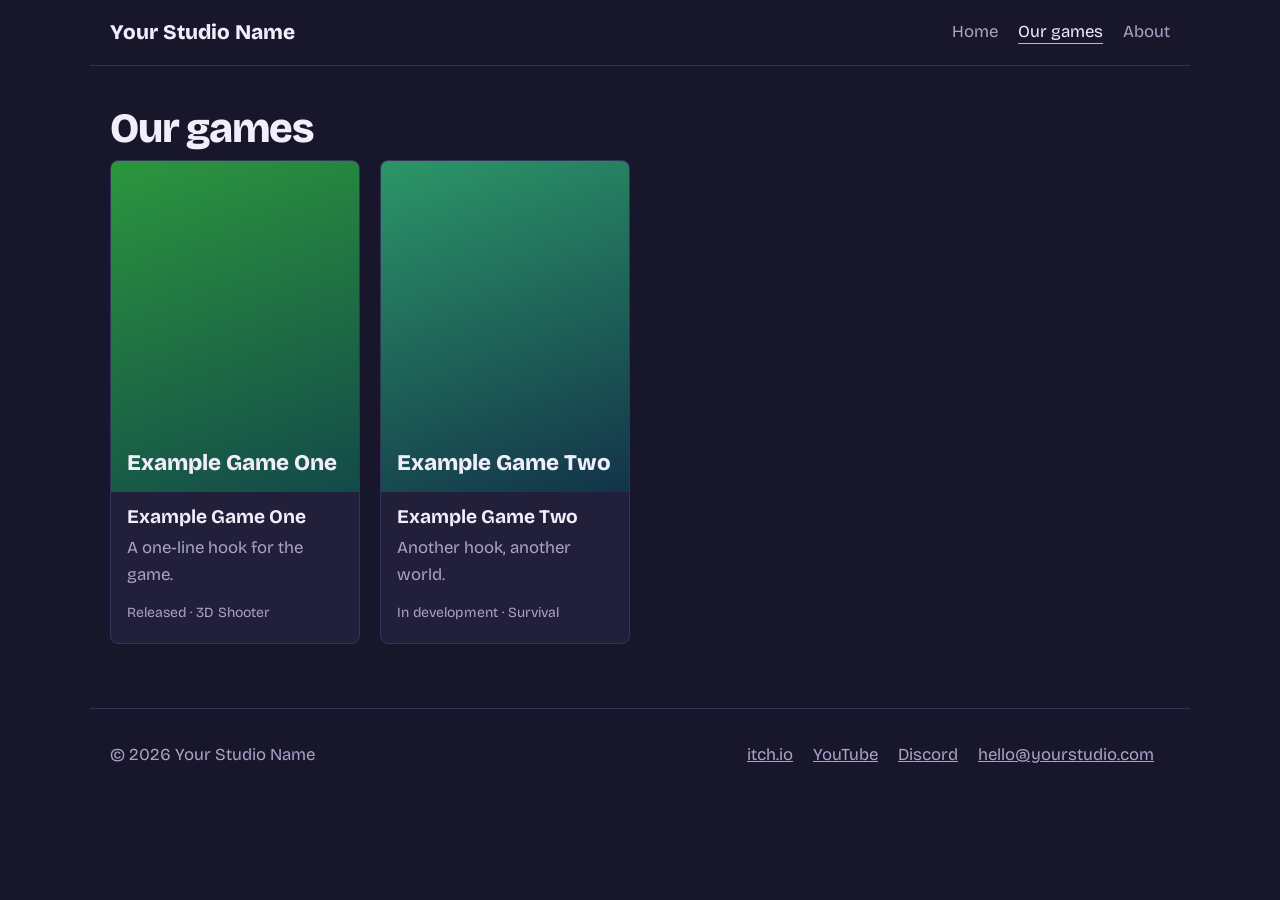
==== games.html @ 3c69266f "Add files via upload" ====
<!DOCTYPE html><html lang="en"><head><meta charset="utf-8">
<meta name="viewport" content="width=device-width,initial-scale=1">
<title>Our games | {studio}</title><link rel="stylesheet" href="style.css"></head>
<body data-page="games"><header id="header"></header>
<main><h1 style="font-size:2.6rem;margin-top:1.5rem">Our games</h1><div class="grid" id="grid"></div></main>
<footer id="footer"></footer><script src="games.js"></script><script src="site.js"></script></body></html>
---- style.css ----
@import url('https://fonts.googleapis.com/css2?family=Bricolage+Grotesque:opsz,wght@12..96,400;12..96,600;12..96,800&display=swap');
:root{--bg:#17162a;--panel:#211f3a;--ink:#f1eefb;--mute:#a9a4c6;--accent:#ffb347;--line:#363358;
  font-family:'Bricolage Grotesque',system-ui,sans-serif;color-scheme:dark}
*{box-sizing:border-box}
body{margin:0;background:var(--bg);color:var(--ink);line-height:1.6;font-size:1.05rem}
a{color:inherit}
a:focus-visible,.btn:focus-visible{outline:3px solid var(--accent);outline-offset:3px}
header,footer,main{max-width:1100px;margin:0 auto;padding:1rem 1.25rem}
header{display:flex;justify-content:space-between;align-items:center;flex-wrap:wrap;gap:.5rem;border-bottom:1px solid var(--line)}
.brand{font-weight:800;font-size:1.3rem;text-decoration:none}
nav a{margin-left:1.25rem;text-decoration:none;color:var(--mute)}
nav a:hover,nav a[aria-current]{color:var(--ink);text-decoration:underline;text-decoration-color:var(--accent);text-underline-offset:6px}
h1,h2,h3{line-height:1.1;margin:0 0 .5rem}
h1{font-size:clamp(2.4rem,7vw,4.6rem);font-weight:800;letter-spacing:-.03em}
h2{font-size:1.8rem;margin-top:2.5rem}
.hero{display:grid;grid-template-columns:1.1fr 1fr;gap:2rem;align-items:center;padding:3rem 0}
.hero p{color:var(--mute);font-size:1.25rem;max-width:34ch}
.btn{display:inline-block;background:var(--accent);color:#1b1500;font-weight:600;padding:.8rem 1.4rem;border-radius:.4rem;text-decoration:none}
.btn:hover{filter:brightness(1.1)}
.poster{position:relative;aspect-ratio:3/4;overflow:hidden;border-radius:.5rem;
  background:linear-gradient(160deg,hsl(var(--h) 55% 38%),hsl(calc(var(--h) + 50) 60% 18%));display:flex;align-items:flex-end}
.poster img{position:absolute;inset:0;width:100%;height:100%;object-fit:cover}
.poster-title{position:relative;padding:1rem;font-weight:800;font-size:1.4rem;line-height:1.1}
.poster img ~ .poster-title{display:none}
.poster.big{max-width:380px;width:100%}
.grid{display:grid;grid-template-columns:repeat(auto-fill,minmax(230px,1fr));gap:1.25rem}
.card{background:var(--panel);border-radius:.5rem;text-decoration:none;overflow:hidden;border:1px solid var(--line);transition:border-color .15s}
.card:hover{border-color:var(--accent)}
.card .poster{border-radius:0}
.card-body{padding:.9rem 1rem 1.1rem}
.card-body h3{font-size:1.2rem}.card-body p{margin:.2rem 0 .6rem;color:var(--mute)}
small{color:var(--mute)}
.game-head{display:grid;grid-template-columns:minmax(0,380px) 1fr;gap:2.5rem;padding:2rem 0;align-items:start}
.lead{font-size:1.3rem;color:var(--mute)}
dl{display:grid;grid-template-columns:auto 1fr;gap:.3rem 1.2rem;margin:1.5rem 0}
dt{color:var(--mute)}dd{margin:0}
.game-body{max-width:70ch}
.shots{display:grid;gap:1rem}.shots img{width:100%;border-radius:.5rem}
footer{border-top:1px solid var(--line);margin-top:3rem;color:var(--mute);display:flex;justify-content:space-between;flex-wrap:wrap;gap:.5rem}
footer a{margin-right:1rem}
@media(max-width:760px){.hero,.game-head{grid-template-columns:1fr}.poster.big{max-width:280px}}
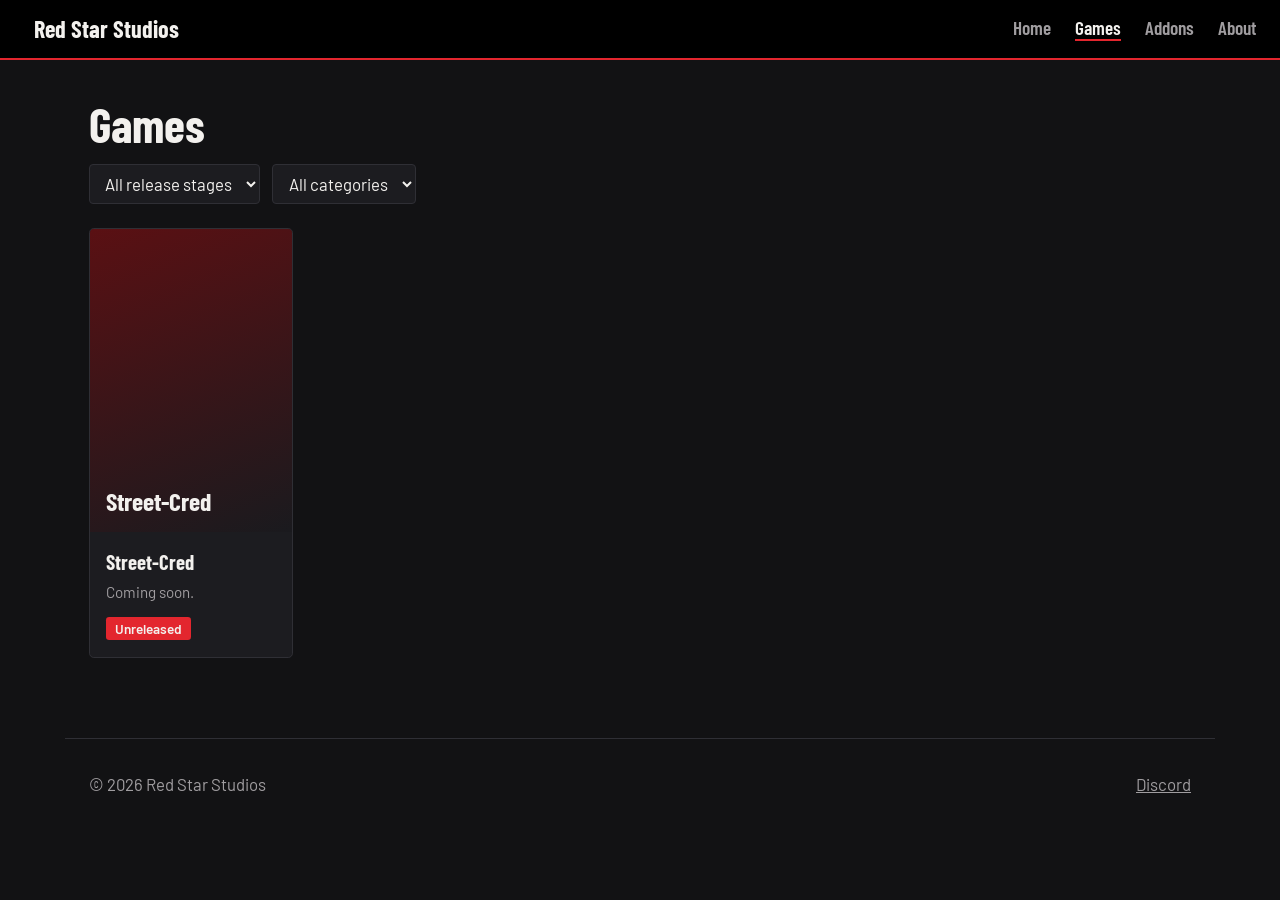
==== commit 8ad62d82: "Add files via upload" ====
--- a/games.html
+++ b/games.html
@@ -1,6 +1,4 @@
-<!DOCTYPE html><html lang="en"><head><meta charset="utf-8">
-<meta name="viewport" content="width=device-width,initial-scale=1">
-<title>Our games | {studio}</title><link rel="stylesheet" href="style.css"></head>
-<body data-page="games"><header id="header"></header>
-<main><h1 style="font-size:2.6rem;margin-top:1.5rem">Our games</h1><div class="grid" id="grid"></div></main>
-<footer id="footer"></footer><script src="games.js"></script><script src="site.js"></script></body></html>
+<!DOCTYPE html><html lang="en"><head><meta charset="utf-8"><meta name="viewport" content="width=device-width,initial-scale=1">
+<title>Games | {studio}</title><link rel="icon" href="images/logo.png"><link rel="stylesheet" href="style.css"></head>
+<body data-page="games"><header id="header"></header><main><h1 class="pt">Games</h1><div id="filters" class="filters"></div><div class="grid" id="grid"></div></main><footer id="footer"></footer>
+<script src="common.js"></script><script src="site.js"></script></body></html>
--- a/style.css
+++ b/style.css
@@ -1,41 +1,40 @@
-@import url('https://fonts.googleapis.com/css2?family=Bricolage+Grotesque:opsz,wght@12..96,400;12..96,600;12..96,800&display=swap');
-:root{--bg:#17162a;--panel:#211f3a;--ink:#f1eefb;--mute:#a9a4c6;--accent:#ffb347;--line:#363358;
-  font-family:'Bricolage Grotesque',system-ui,sans-serif;color-scheme:dark}
+@import url('https://fonts.googleapis.com/css2?family=Barlow+Condensed:wght@500;600;700&family=Barlow:wght@400;500;600&display=swap');
+:root{--bg:#121214;--panel:#1c1c20;--ink:#f3f1ee;--mute:#a09da0;--red:#e3262e;--line:#2f2f35;color-scheme:dark}
 *{box-sizing:border-box}
-body{margin:0;background:var(--bg);color:var(--ink);line-height:1.6;font-size:1.05rem}
-a{color:inherit}
-a:focus-visible,.btn:focus-visible{outline:3px solid var(--accent);outline-offset:3px}
-header,footer,main{max-width:1100px;margin:0 auto;padding:1rem 1.25rem}
-header{display:flex;justify-content:space-between;align-items:center;flex-wrap:wrap;gap:.5rem;border-bottom:1px solid var(--line)}
-.brand{font-weight:800;font-size:1.3rem;text-decoration:none}
-nav a{margin-left:1.25rem;text-decoration:none;color:var(--mute)}
-nav a:hover,nav a[aria-current]{color:var(--ink);text-decoration:underline;text-decoration-color:var(--accent);text-underline-offset:6px}
-h1,h2,h3{line-height:1.1;margin:0 0 .5rem}
-h1{font-size:clamp(2.4rem,7vw,4.6rem);font-weight:800;letter-spacing:-.03em}
-h2{font-size:1.8rem;margin-top:2.5rem}
-.hero{display:grid;grid-template-columns:1.1fr 1fr;gap:2rem;align-items:center;padding:3rem 0}
-.hero p{color:var(--mute);font-size:1.25rem;max-width:34ch}
-.btn{display:inline-block;background:var(--accent);color:#1b1500;font-weight:600;padding:.8rem 1.4rem;border-radius:.4rem;text-decoration:none}
-.btn:hover{filter:brightness(1.1)}
-.poster{position:relative;aspect-ratio:3/4;overflow:hidden;border-radius:.5rem;
-  background:linear-gradient(160deg,hsl(var(--h) 55% 38%),hsl(calc(var(--h) + 50) 60% 18%));display:flex;align-items:flex-end}
-.poster img{position:absolute;inset:0;width:100%;height:100%;object-fit:cover}
-.poster-title{position:relative;padding:1rem;font-weight:800;font-size:1.4rem;line-height:1.1}
-.poster img ~ .poster-title{display:none}
-.poster.big{max-width:380px;width:100%}
-.grid{display:grid;grid-template-columns:repeat(auto-fill,minmax(230px,1fr));gap:1.25rem}
-.card{background:var(--panel);border-radius:.5rem;text-decoration:none;overflow:hidden;border:1px solid var(--line);transition:border-color .15s}
-.card:hover{border-color:var(--accent)}
-.card .poster{border-radius:0}
-.card-body{padding:.9rem 1rem 1.1rem}
-.card-body h3{font-size:1.2rem}.card-body p{margin:.2rem 0 .6rem;color:var(--mute)}
-small{color:var(--mute)}
-.game-head{display:grid;grid-template-columns:minmax(0,380px) 1fr;gap:2.5rem;padding:2rem 0;align-items:start}
-.lead{font-size:1.3rem;color:var(--mute)}
-dl{display:grid;grid-template-columns:auto 1fr;gap:.3rem 1.2rem;margin:1.5rem 0}
-dt{color:var(--mute)}dd{margin:0}
-.game-body{max-width:70ch}
-.shots{display:grid;gap:1rem}.shots img{width:100%;border-radius:.5rem}
-footer{border-top:1px solid var(--line);margin-top:3rem;color:var(--mute);display:flex;justify-content:space-between;flex-wrap:wrap;gap:.5rem}
-footer a{margin-right:1rem}
-@media(max-width:760px){.hero,.game-head{grid-template-columns:1fr}.poster.big{max-width:280px}}
+body{margin:0;background:var(--bg);color:var(--ink);font:1.05rem/1.6 Barlow,system-ui,sans-serif}
+h1,h2,h3,.brand,.btn,nav{font-family:'Barlow Condensed',sans-serif}
+a{color:inherit}a:focus-visible,button:focus-visible,select:focus-visible,input:focus-visible{outline:3px solid var(--red);outline-offset:2px}
+header{position:sticky;top:0;z-index:5;background:#000;display:flex;justify-content:space-between;align-items:center;flex-wrap:wrap;gap:.5rem;padding:.6rem 1.5rem;border-bottom:2px solid var(--red)}
+.brand{display:flex;align-items:center;gap:.6rem;font-size:1.5rem;font-weight:700;text-decoration:none}.brand img{height:2.2rem}
+nav a{margin-left:1.5rem;font-size:1.2rem;font-weight:600;text-decoration:none;color:var(--mute)}
+nav a:hover,nav a[aria-current]{color:var(--ink)}nav a[aria-current]{border-bottom:2px solid var(--red)}
+main,footer{max-width:1150px;margin:0 auto;padding:1rem 1.5rem}
+h1{font-size:clamp(2.6rem,7vw,5rem);line-height:1;margin:0 0 .5rem;font-weight:700}
+h2{font-size:2rem;margin:3rem 0 1rem;font-weight:700}h3{margin:0;font-size:1.3rem}
+.pt{font-size:3rem;margin-top:1.5rem}
+.hero{display:flex;align-items:center;gap:2.5rem;padding:4rem 1rem;margin:0 -1.5rem;background:radial-gradient(ellipse at 15% 50%,rgba(227,38,46,.3),transparent 60%)}
+.hero .logo{width:min(260px,32vw)}.hero p{font-size:1.4rem;color:var(--mute);margin:0 0 1.5rem}
+.btn{display:inline-block;background:var(--red);color:#fff;font-size:1.2rem;font-weight:600;padding:.55rem 1.5rem;border:2px solid var(--red);border-radius:.25rem;text-decoration:none;cursor:pointer}
+.btn:hover{filter:brightness(1.15)}.btn.alt{background:transparent;border-color:var(--mute)}.btn.alt:hover{border-color:var(--ink)}
+.btn.off{background:var(--panel);border-color:var(--line);color:var(--mute);cursor:default}
+.grid{display:grid;grid-template-columns:repeat(auto-fill,minmax(200px,1fr));gap:1.25rem}
+.card{text-decoration:none;background:var(--panel);border:1px solid var(--line);border-radius:.3rem;overflow:hidden;transition:border-color .15s}.card:hover{border-color:var(--red)}
+.cb{padding:.8rem 1rem 1rem}.cb p{margin:.1rem 0 .6rem;color:var(--mute);font-size:.95rem}.cb small{display:block;color:var(--mute);margin-top:.3rem}
+.tag{display:inline-block;background:var(--red);font-weight:600;font-size:.85rem;padding:.05rem .55rem;border-radius:.2rem}
+.poster{position:relative;aspect-ratio:2/3;overflow:hidden;background:linear-gradient(160deg,#5a1013,#1a1a1e);display:flex;align-items:flex-end}
+.poster img{position:absolute;inset:0;width:100%;height:100%;object-fit:cover}.poster span{position:relative;padding:1rem;font:700 1.6rem 'Barlow Condensed'}.poster img~span{display:none}
+.filters{display:flex;gap:.75rem;flex-wrap:wrap;margin:1rem 0 1.5rem}
+select,input,textarea{background:var(--panel);color:var(--ink);border:1px solid var(--line);border-radius:.25rem;padding:.5rem .7rem;font:inherit}
+.about{max-width:65ch;font-size:1.15rem}
+.ihead{display:grid;grid-template-columns:minmax(0,300px) 1fr;gap:2.5rem;padding:2rem 0;align-items:start}
+.lead{font-size:1.3rem;color:var(--mute);margin:0 0 1rem}
+dl{display:grid;grid-template-columns:auto 1fr;gap:.3rem 1.5rem;margin:0 0 1.5rem}dt{color:var(--mute)}dd{margin:0}
+.btns{display:flex;gap:.75rem;flex-wrap:wrap}.ibody{max-width:70ch}.shots{display:grid;gap:1rem}.shots img{width:100%;border-radius:.3rem}
+footer{border-top:1px solid var(--line);margin-top:4rem;color:var(--mute);display:flex;justify-content:space-between;flex-wrap:wrap;gap:.5rem}footer a{margin-left:1rem}
+.admin{max-width:800px}.fld{margin:0 0 1rem;display:flex;flex-direction:column;gap:.3rem}.fld>span{color:var(--mute);font-size:.95rem}
+.multi{display:flex;flex-wrap:wrap;gap:.4rem 1rem}.multi label{display:flex;gap:.3rem}
+.tabs{display:flex;gap:.5rem;margin:1rem 0}.tabs .on{background:var(--red)}
+.admin button:not(.btn){background:var(--panel);color:var(--ink);border:1px solid var(--line);border-radius:.25rem;padding:.4rem .9rem;cursor:pointer;font:inherit}
+.row{display:flex;gap:1rem;align-items:center;padding:.7rem 0;border-bottom:1px solid var(--line)}.row b{flex:1}.row span{color:var(--mute)}
+@media(max-width:760px){.hero{flex-direction:column;align-items:flex-start}.ihead{grid-template-columns:1fr}.ihead .poster{max-width:260px}nav a{margin:0 1rem 0 0}}
+@media(prefers-reduced-motion:reduce){*{transition:none!important}}
